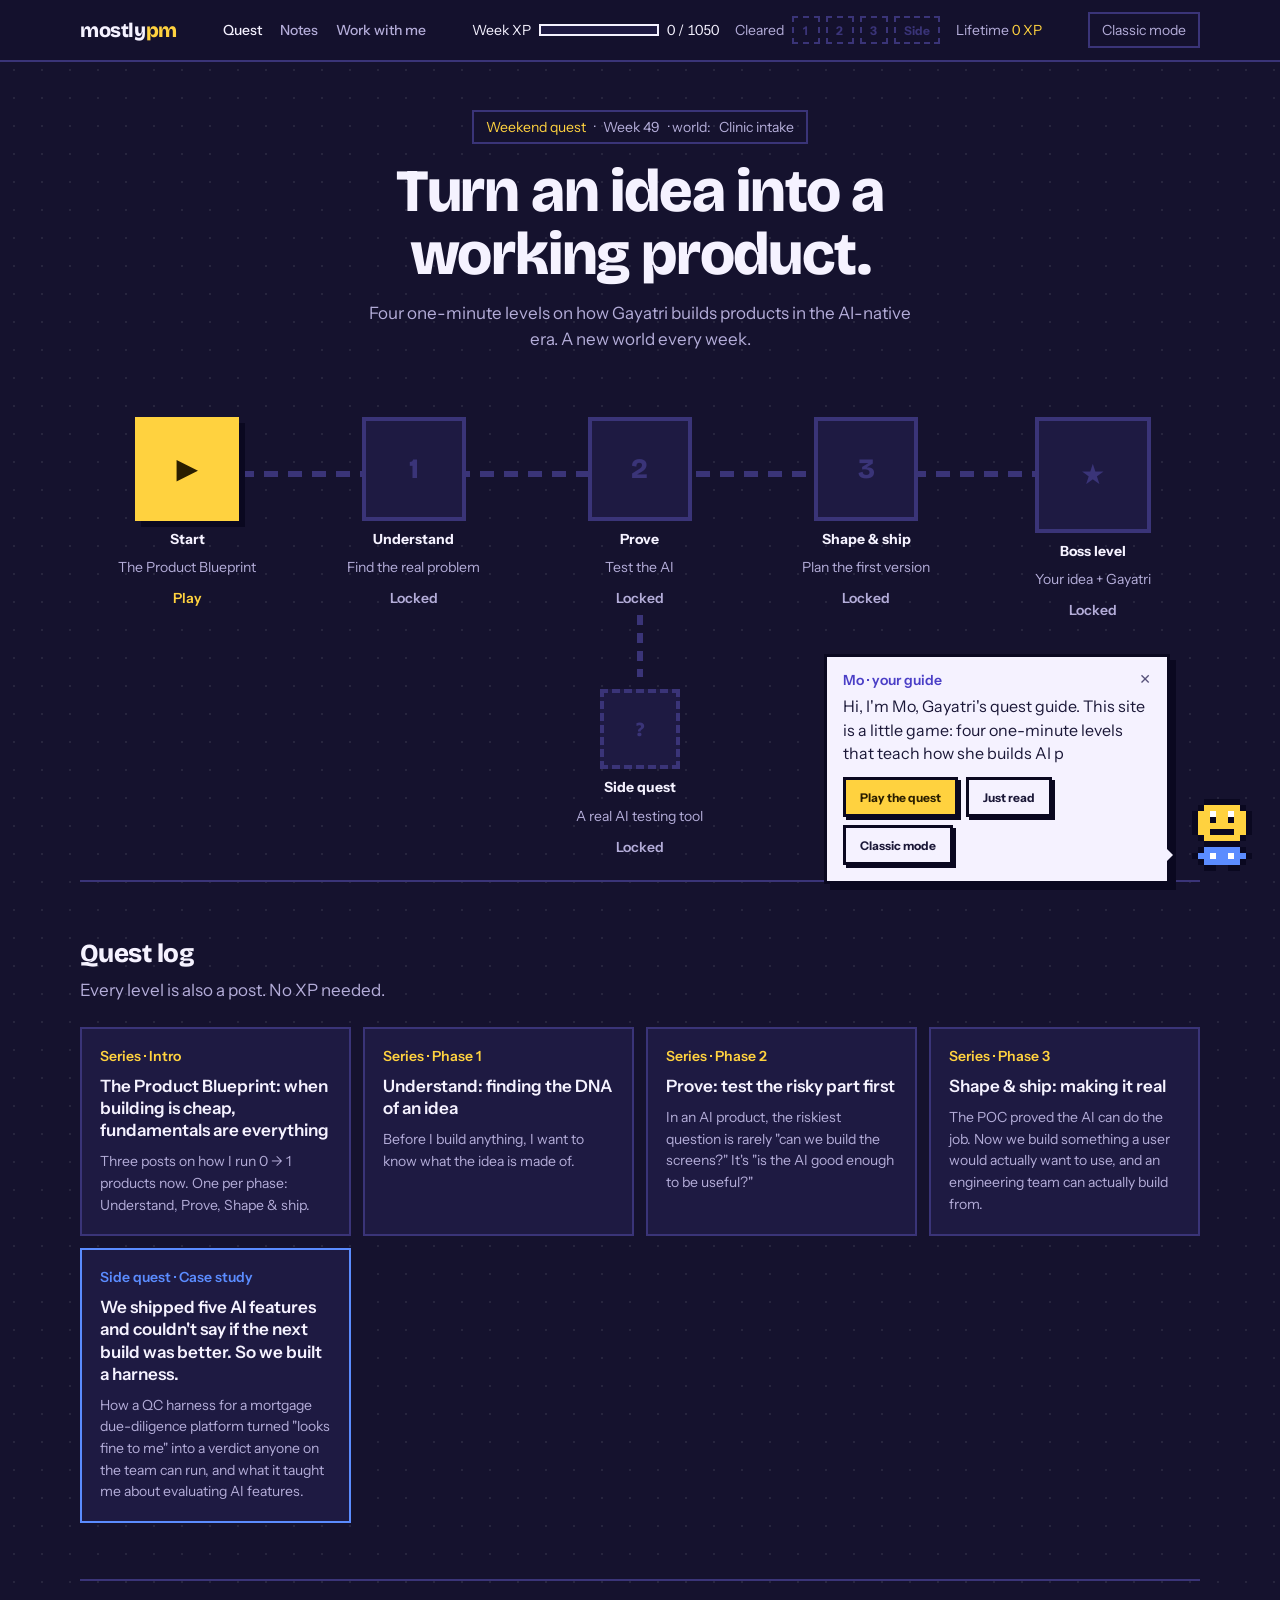
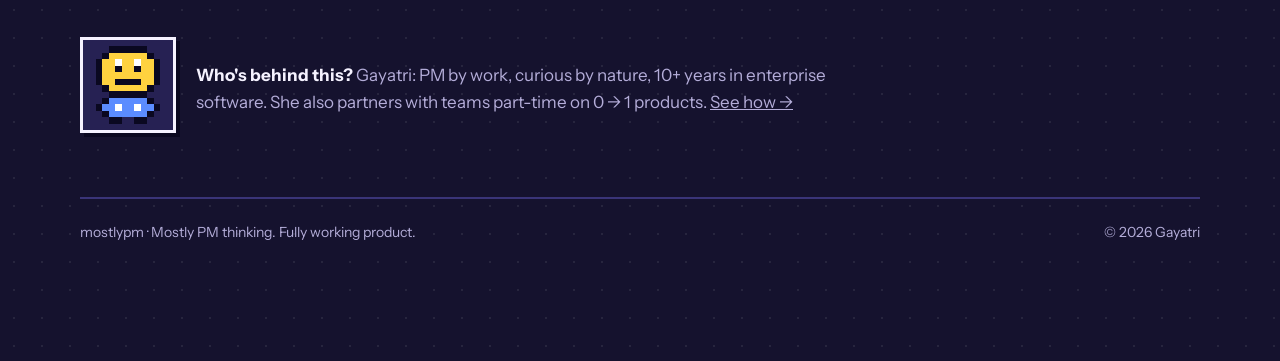
==== index.html @ ad05ebc0 "Launch mostlypm Product Quest site Learning-first site for mostlypm.com, played as a game: - Quest h" ====
<!doctype html>
<html lang="en">
<head>
<meta charset="utf-8">
<meta name="viewport" content="width=device-width, initial-scale=1, viewport-fit=cover">
<title>mostlypm — a product quest by Gayatri</title>
<meta name="description" content="Notes and one-minute games on building products in the AI-native era, by Gayatri, a PM partner for 0 → 1 products. A new quest every week.">
<link rel="canonical" href="https://mostlypm.com/">
<meta property="og:title" content="mostlypm — a product quest">
<meta property="og:description" content="Four one-minute levels that teach how to turn an idea into a working AI product. A new world every week.">
<meta property="og:url" content="https://mostlypm.com/">
<meta property="og:type" content="website">
<link rel="icon" href="/assets/favicon.svg" type="image/svg+xml">
<script>(function(){var d=new Date(),t=d.getFullYear()+'-'+(d.getMonth()+1)+'-'+d.getDate(),c=d.getDay()===1;try{var s=JSON.parse(localStorage.getItem('mpm-quest-v2')||'null');if(s&&s.modeDay===t)c=!!s.classic}catch(e){}if(c)document.documentElement.classList.add('classic')})()</script>
<link rel="preconnect" href="https://fonts.googleapis.com">
<link rel="preconnect" href="https://fonts.gstatic.com" crossorigin>
<link href="https://fonts.googleapis.com/css2?family=Bricolage+Grotesque:opsz,wght@12..96,600..800&family=Instrument+Sans:wght@400;500;600;700&family=JetBrains+Mono:wght@400;500&display=swap" rel="stylesheet">
<link rel="stylesheet" href="/assets/game.css?v=1018d">
</head>
<body>
<a class="skip-link" href="#log">Skip to the notes</a>

<header class="hud">
  <div class="g"><div class="in hud-in">
    <a class="logo" href="/">mostly<span>pm</span></a>
    <nav class="hud-nav" aria-label="Main"><a href="/" data-quest-link aria-current="page">Quest</a><a href="/notes/">Notes</a><a href="/work/">Work with me</a></nav>
    <div class="stats game-only">
      <div class="xp" aria-live="polite"><span>Week XP</span><span class="xpbar" aria-hidden="true"><i id="xpfill"></i></span><span id="xptext">0 / 1050</span></div>
      <div class="badges" aria-label="Levels cleared this week"><span class="badges-k">Cleared</span><span class="badge" id="b-u" title="Level 1: Understand">1</span><span class="badge" id="b-p" title="Level 2: Prove">2</span><span class="badge" id="b-s" title="Level 3: Shape and ship">3</span><span class="badge wide" id="b-d" title="Side quest">Side</span></div>
      <span class="streak" id="streak"></span>
    </div>
    <button class="mode-btn" type="button" data-mode-toggle>Classic mode</button>
  </div></div>
</header>

<main class="g"><div class="in">

  <section class="classic-only classic-intro">
    <p class="day-note" data-mood-note hidden>It's Focus Monday, so the quest is resting. <button class="mode-btn" type="button" data-mode-toggle>Game mode</button></p>
    <h1>Notes from a PM in the AI-native era.</h1>
    <p>I'm Gayatri, a product manager with 10+ years in enterprise software. I write about AI, product fundamentals, and turning ideas into working products.</p>
    <div class="row"><a href="#log">Read the notes ↓</a><a href="/work/">Work with me →</a></div>
  </section>

  <section class="title game-only">
    <span class="week-pill"><b data-mood>Today</b> · <span id="week-label">This week</span> · world: <span id="world-name">loading</span></span>
    <h1>Turn an idea into a working product.</h1>
    <p class="lead">Four one-minute levels on how Gayatri builds products in the AI-native era. A new world every week.</p>
  </section>

  <section class="map game-only" aria-label="Level map">
    <div class="track" aria-hidden="true"></div>
    <div class="spur" aria-hidden="true"></div>
    <div class="levels" id="levels">
      <button class="lvl" data-l="0"><span class="node">▶</span><span class="nm">Start</span><span class="sub">The Product Blueprint</span><span class="st"></span></button>
      <button class="lvl" data-l="1"><span class="node">1</span><span class="nm">Understand</span><span class="sub">Find the real problem</span><span class="st"></span></button>
      <button class="lvl" data-l="2"><span class="node">2</span><span class="nm">Prove</span><span class="sub">Test the AI</span><span class="st"></span></button>
      <button class="lvl" data-l="3"><span class="node">3</span><span class="nm">Shape &amp; ship</span><span class="sub">Plan the first version</span><span class="st"></span></button>
      <button class="lvl boss" data-l="boss"><span class="node">★</span><span class="nm">Boss level</span><span class="sub">Your idea + Gayatri</span><span class="st"></span></button>
      <button class="lvl side" data-l="side"><span class="node">?</span><span class="nm">Side quest</span><span class="sub">A real AI testing tool</span><span class="st"></span></button>
    </div>
  </section>

  <section class="sec" id="log">
    <h2><span class="game-only" style="display:inline">Quest log</span><span class="classic-only" style="display:inline">Notes</span></h2>
    <p class="lead">Every level is also a post. No XP needed.</p>
    <div class="log">
<!-- POSTS -->
      <a class="post" href="/notes/when-building-is-cheap/"><span class="k">Series · Intro</span><span class="t">The Product Blueprint: when building is cheap, fundamentals are everything</span><span class="s">Three posts on how I run 0 → 1 products now. One per phase: Understand, Prove, Shape &amp; ship.</span></a>
      <a class="post" href="/notes/understand/"><span class="k">Series · Phase 1</span><span class="t">Understand: finding the DNA of an idea</span><span class="s">Before I build anything, I want to know what the idea is made of.</span></a>
      <a class="post" href="/notes/prove/"><span class="k">Series · Phase 2</span><span class="t">Prove: test the risky part first</span><span class="s">In an AI product, the riskiest question is rarely &quot;can we build the screens?&quot; It&#x27;s &quot;is the AI good enough to be useful?&quot;</span></a>
      <a class="post" href="/notes/shape-and-ship/"><span class="k">Series · Phase 3</span><span class="t">Shape &amp; ship: making it real</span><span class="s">The POC proved the AI can do the job. Now we build something a user would actually want to use, and an engineering team can actually build from.</span></a>
      <a class="post case" href="/notes/ai-feature-eval-harness/"><span class="k">Side quest · Case study</span><span class="t">We shipped five AI features and couldn&#x27;t say if the next build was better. So we built a harness.</span><span class="s">How a QC harness for a mortgage due-diligence platform turned &quot;looks fine to me&quot; into a verdict anyone on the team can run, and what it taught me about evaluating AI features.</span></a>
    </div>
  </section>

  <section class="sec">
    <div class="who-card">
      <span data-mo></span>
      <p><b>Who's behind this?</b> Gayatri: PM by work, curious by nature, 10+ years in enterprise software. She also partners with teams part-time on 0 → 1 products. <a href="/work/">See how →</a></p>
    </div>
  </section>

  <footer class="foot"><span>mostlypm · Mostly PM thinking. Fully working product.</span><span>© 2026 Gayatri</span></footer>
</div></main>

<div class="guide game-only" id="guide" hidden role="dialog" aria-live="polite" aria-label="Mo, your guide">
  <div class="bubble">
    <div class="who">Mo · your guide</div>
    <p class="say" id="guide-say"></p>
    <div class="choices" id="guide-choices"></div>
    <button class="hide" id="guide-hide" type="button" aria-label="Hide Mo">✕</button>
  </div>
  <span data-mo="mo"></span>
</div>
<button class="mo-btn game-only" id="mo-btn" type="button" hidden aria-label="Ask Mo, your guide"><span data-mo></span></button>

<div class="overlay" id="overlay" hidden>
  <div class="panel" id="panel" role="dialog" aria-modal="true" aria-labelledby="ptitle" tabindex="-1">
    <div class="ph"><div><div class="k" id="pkick"></div><h2 id="ptitle"></h2></div><button class="x" id="close" type="button" aria-label="Close level">✕</button></div>
    <div class="pb" id="pbody"></div>
  </div>
</div>

<script src="/assets/quests.js?v=1018d"></script>
<script src="/assets/game.js?v=1018d"></script>
</body>
</html>
---- assets/game.css ----
/* mostlypm — Product Quest. Night sky, coin yellow, pixel display type, plain readable body. */
:root {
  --night: #15122E;
  --night-2: #1E1A42;
  --panel: #262153;
  --edge: #3A3478;
  --ink: #F5F2FF;
  --mut: #B4ADD9;
  --coin: #FFD23F;
  --coin-ink: #2A1E00;
  --sky: #5B8CFF;
  --win: #3DDC97;
  --lose: #FF6B86;
  --shadow: #0A0820;
  --paper: #FBFAFF;
  --paper-ink: #1B1838;
  --paper-mut: #57527A;
  --paper-line: #E2DFF2;
  --paper-accent: #4B3FC7;
  --pixel: 'Bricolage Grotesque', 'Instrument Sans', system-ui, sans-serif;
  --body: 'Instrument Sans', system-ui, -apple-system, 'Segoe UI', sans-serif;
  --mono: 'JetBrains Mono', ui-monospace, Menlo, monospace;
  color-scheme: dark;
}
* { box-sizing: border-box; }
html { scroll-behavior: smooth; }
body {
  margin: 0; min-height: 100vh;
  background-color: var(--night);
  background-image: radial-gradient(rgba(255,255,255,.08) 1px, transparent 1.5px);
  background-size: 28px 28px;
  color: var(--ink); font-family: var(--body); font-size: 17px; line-height: 1.55;
  -webkit-font-smoothing: antialiased;
}
a { color: inherit; }
button { font: inherit; color: inherit; }
:focus-visible { outline: 3px solid var(--coin); outline-offset: 3px; }
.g { padding-left: max(16px, env(safe-area-inset-left, 0px)); padding-right: max(16px, env(safe-area-inset-right, 0px)); }
.in { max-width: 1120px; margin: 0 auto; }
.px { font-family: var(--body); }
.skip-link { position: absolute; left: -9999px; }
.skip-link:focus { left: 16px; top: 16px; z-index: 99; background: var(--coin); color: var(--coin-ink); padding: 8px 12px; }

/* HUD */
.hud { position: sticky; top: 0; z-index: 30; background: rgba(21, 18, 46, .94); backdrop-filter: blur(6px); border-bottom: 2px solid var(--edge); }
.hud-in { display: flex; flex-wrap: wrap; align-items: center; justify-content: space-between; gap: 10px 20px; padding-block: 12px; }
.logo { font: 700 20px/1 var(--pixel); text-decoration: none; }
.logo span { color: var(--coin); }
.hud-nav { display: flex; flex-wrap: wrap; align-items: center; gap: 8px 18px; font: 400 12px var(--body); }
.hud-nav a { text-decoration: none; color: var(--mut); }
.hud-nav a:hover, .hud-nav a[aria-current="page"] { color: var(--ink); }
.stats { display: flex; flex-wrap: wrap; align-items: center; gap: 10px 16px; }
.xp { display: flex; align-items: center; gap: 8px; font: 400 12px/1 var(--body); }
.xpbar { width: 120px; height: 12px; border: 2px solid var(--ink); position: relative; background: var(--night-2); }
.xpbar i { position: absolute; inset: 0 auto 0 0; width: 0; background: var(--coin); transition: width .5s steps(8); }
.badges { display: flex; gap: 6px; }
.badge { width: 28px; height: 28px; display: grid; place-items: center; border: 2px dashed var(--edge); font: 11px var(--body); color: var(--edge); }
.badge.got { border: 2px solid var(--coin); color: var(--coin-ink); background: var(--coin); }
.streak { font: 400 12px var(--body); color: var(--mut); }
.streak b { color: var(--coin); font-weight: 400; }

/* Buttons */
.btn { display: inline-flex; align-items: center; justify-content: center; gap: 8px; min-height: 48px; padding: 0 20px; border: 3px solid var(--ink); background: var(--coin); color: var(--coin-ink); font: 700 14px var(--body); text-decoration: none; cursor: pointer; box-shadow: 4px 4px 0 var(--shadow); }
.btn:hover { transform: translate(-1px, -1px); box-shadow: 5px 5px 0 var(--shadow); }
.btn:active { transform: translate(2px, 2px); box-shadow: 1px 1px 0 var(--shadow); }
.btn:disabled { opacity: .45; cursor: not-allowed; transform: none; }
.btn.ghost { background: transparent; color: var(--ink); }
.btn.sm { min-height: 40px; padding: 0 14px; font-size: 12px; }

/* Title */
.title { padding-block: 48px 8px; text-align: center; }
.week-pill { display: inline-flex; align-items: center; gap: 8px; padding: 6px 12px; border: 2px solid var(--edge); font: 400 12px var(--body); color: var(--mut); }
.week-pill b { color: var(--coin); font-weight: 400; }
.title h1 { margin: 16px auto 0; max-width: 860px; font: 700 clamp(30px, 5.4vw, 60px)/1.05 var(--pixel); letter-spacing: -.01em; text-wrap: balance; }
.title .lead { margin: 14px auto 0; max-width: 560px; color: var(--mut); }
.title .world { margin-top: 10px; font: 400 13px var(--body); color: var(--sky); }

/* Map */
.map { position: relative; margin: 28px auto 0; padding: 28px 0 24px; }
.levels { position: relative; display: grid; grid-template-columns: repeat(5, minmax(0, 1fr)); grid-template-rows: auto auto; gap: 18px 12px; }
.track { position: absolute; left: 10%; right: 10%; top: 82px; height: 6px; background: repeating-linear-gradient(90deg, var(--edge) 0 14px, transparent 14px 24px); }
.spur { position: absolute; left: 50%; top: 226px; width: 6px; height: 62px; margin-left: -3px; background: repeating-linear-gradient(180deg, var(--edge) 0 10px, transparent 10px 18px); }
.lvl { display: grid; justify-items: center; align-content: start; gap: 10px; text-align: center; background: none; border: 0; padding: 0; cursor: pointer; }
.lvl:disabled { cursor: not-allowed; }
.node { width: 104px; height: 104px; display: grid; place-items: center; border: 4px solid var(--ink); background: var(--panel); box-shadow: 6px 6px 0 var(--shadow); font: 700 28px var(--pixel); transition: transform .15s; }
.lvl:not(:disabled):hover .node { transform: translateY(-4px); }
.lvl.done .node { background: var(--win); color: #062317; border-color: var(--win); }
.lvl.next .node { background: var(--coin); color: var(--coin-ink); border-color: var(--coin); animation: bob 1.2s ease-in-out infinite; }
.lvl.side .node { width: 80px; height: 80px; font-size: 20px; border-style: dashed; }
.lvl.side.next .node, .lvl.side.done .node { border-style: solid; }
.lvl.boss .node { width: 116px; height: 116px; border-color: var(--lose); }
.lvl.locked .node { background: var(--night-2); color: var(--edge); border-color: var(--edge); box-shadow: none; animation: none; }
@keyframes bob { 50% { transform: translateY(-6px); } }
.lvl .nm { font: 700 14px/1.2 var(--body); }
.lvl .sub { font-size: 14px; color: var(--mut); max-width: 170px; }
.lvl .st { font: 400 11px var(--body); color: var(--mut); }
.lvl.done .st { color: var(--win); }
.lvl.next .st { color: var(--coin); }
.lvl.side { grid-column: 3; grid-row: 2; padding-top: 52px; }

/* Guide (Mo) */
.guide { position: fixed; z-index: 35; right: max(16px, env(safe-area-inset-right, 0px)); bottom: max(16px, env(safe-area-inset-bottom, 0px)); display: flex; align-items: flex-end; gap: 10px; max-width: min(440px, calc(100vw - 32px)); }
.guide[hidden] { display: none !important; }
.mo { flex: 0 0 auto; width: 84px; height: 84px; image-rendering: pixelated; animation: idle 2.4s steps(2) infinite; }
@keyframes idle { 50% { transform: translateY(-3px); } }
.bubble { position: relative; background: var(--ink); color: var(--paper-ink); border: 3px solid var(--shadow); box-shadow: 6px 6px 0 var(--shadow); padding: 14px 16px 16px; min-width: 0; }
.bubble::after { content: ""; position: absolute; right: -14px; bottom: 18px; border: 8px solid transparent; border-left-color: var(--ink); }
.bubble .who { font: 700 12px var(--body); color: var(--paper-accent); }
.bubble .say { margin: 6px 0 0; font-size: 16px; line-height: 1.45; min-height: 3em; }
.bubble .choices { display: flex; flex-wrap: wrap; gap: 8px; margin-top: 12px; }
.bubble .choices .btn { box-shadow: 3px 3px 0 var(--shadow); border-color: var(--shadow); }
.bubble .choices .btn.ghost { color: var(--paper-ink); }
.bubble .hide { position: absolute; top: 4px; right: 4px; width: 36px; height: 36px; border: 0; background: none; cursor: pointer; font: 700 14px var(--body); color: var(--paper-mut); }
.mo-btn { position: fixed; z-index: 34; right: max(16px, env(safe-area-inset-right, 0px)); bottom: max(16px, env(safe-area-inset-bottom, 0px)); width: 64px; height: 64px; padding: 0; border: 3px solid var(--ink); background: var(--panel); box-shadow: 4px 4px 0 var(--shadow); cursor: pointer; }
.mo-btn svg { width: 100%; height: 100%; }
.mo-btn[hidden] { display: none !important; }

/* Game panel */
.overlay { position: fixed; inset: 0; z-index: 50; background: rgba(8, 6, 24, .8); display: grid; place-items: center; padding: max(16px, env(safe-area-inset-top, 0px)) max(16px, env(safe-area-inset-right, 0px)) max(16px, env(safe-area-inset-bottom, 0px)) max(16px, env(safe-area-inset-left, 0px)); }
.overlay[hidden] { display: none !important; }
.panel { width: min(760px, 100%); max-height: 100%; overflow: auto; background: var(--panel); border: 4px solid var(--ink); box-shadow: 10px 10px 0 var(--shadow); }
.ph { position: sticky; top: 0; z-index: 2; display: flex; justify-content: space-between; align-items: center; gap: 12px; padding: 14px 18px; border-bottom: 2px solid var(--edge); background: var(--night-2); }
.ph .k { font: 400 12px var(--body); color: var(--coin); }
.ph h2 { margin: 4px 0 0; font: 700 22px/1.1 var(--pixel); }
.x { min-width: 44px; min-height: 44px; border: 2px solid var(--edge); background: none; cursor: pointer; font: 700 16px var(--body); }
.pb { padding: 20px 18px 24px; }
.step-label { font: 400 12px var(--body); color: var(--sky); margin: 0 0 8px; }
.brief { margin: 0 0 16px; color: var(--mut); }
.card { border: 2px solid var(--edge); background: var(--night-2); padding: 14px 16px; margin-bottom: 12px; }
.card .lab { font: 400 11px var(--body); color: var(--mut); }
.card .said { margin-top: 4px; font-size: 16px; }
.card .ai { margin-top: 10px; padding-top: 10px; border-top: 1px dashed var(--edge); font: 14px/1.5 var(--mono); }
.opts { display: grid; gap: 10px; }
.opt { text-align: left; padding: 14px 16px; min-height: 48px; border: 2px solid var(--edge); background: var(--night-2); cursor: pointer; font-size: 16px; }
.opt:hover:not(:disabled) { border-color: var(--ink); }
.opt.right { border-color: var(--win); background: rgba(61, 220, 151, .14); }
.opt.wrong { border-color: var(--lose); background: rgba(255, 107, 134, .12); }
.opt.pick { border-color: var(--coin); background: rgba(255, 210, 63, .14); }
.desk { display: grid; grid-template-columns: repeat(3, minmax(0, 1fr)); gap: 10px; }
.thing { display: grid; gap: 6px; justify-items: center; align-content: center; text-align: center; min-height: 84px; font-size: 15px !important; padding: 12px 8px; border: 2px solid var(--edge); background: var(--night-2); cursor: pointer; font-size: 14px; }
.thing .ic { font: 700 26px var(--body); color: var(--sky); }
.thing.right { border-color: var(--win); background: rgba(61, 220, 151, .14); }
.thing.wrong { border-color: var(--lose); background: rgba(255, 107, 134, .12); }
.found { font: 400 13px var(--body); color: var(--mut); margin: 12px 0 0; }
.found b { color: var(--coin); font-weight: 400; }
.pf { display: flex; gap: 8px; margin-top: 10px; }
.pf button { flex: 1; min-height: 44px; border: 2px solid var(--edge); background: transparent; cursor: pointer; font: 700 13px var(--body); }
.pf button.pass.sel { background: var(--win); color: #062317; border-color: var(--win); }
.pf button.fail.sel { background: var(--lose); color: #2B0610; border-color: var(--lose); }
.verdict { margin-top: 8px; font-size: 14px; }
.verdict.ok { color: var(--win); }
.verdict.no { color: var(--lose); }
.fb { margin-top: 16px; padding: 14px 16px; border: 2px solid var(--coin); background: rgba(255, 210, 63, .08); }
.fb .big { font: 700 18px var(--body); color: var(--coin); }
.fb p { margin: 6px 0 0; }
.row { display: flex; flex-wrap: wrap; gap: 10px; margin-top: 16px; align-items: center; }
.slots { font: 400 13px var(--body); color: var(--mut); margin-bottom: 10px; }
.slots b { color: var(--coin); font-weight: 400; }
.buildbar { height: 18px; border: 2px solid var(--ink); margin-top: 14px; position: relative; overflow: hidden; }
.buildbar i { position: absolute; inset: 0 auto 0 0; width: 0; background: repeating-linear-gradient(90deg, var(--coin) 0 10px, #E6B800 10px 20px); transition: width 1.2s steps(12); }
.pop { position: fixed; z-index: 70; pointer-events: none; font: 700 20px var(--body); color: var(--coin); text-shadow: 2px 2px 0 var(--shadow); animation: rise 1s ease-out forwards; }
@keyframes rise { to { transform: translateY(-60px); opacity: 0; } }

/* Sections on the hub */
.sec { padding-block: 56px; border-top: 2px solid var(--edge); }
.sec h2 { margin: 0; font: 700 26px var(--pixel); }
.sec .lead { color: var(--mut); margin: 8px 0 24px; max-width: 640px; }
.log { display: grid; grid-template-columns: repeat(auto-fit, minmax(250px, 1fr)); gap: 12px; }
.post { display: flex; flex-direction: column; gap: 10px; padding: 18px; border: 2px solid var(--edge); background: var(--night-2); text-decoration: none; min-width: 0; }
.post:hover { border-color: var(--ink); }
.post .k { font: 400 11px var(--body); color: var(--coin); }
.post .t { font-weight: 600; font-size: 17px; line-height: 1.3; }
.post .s { font-size: 14px; color: var(--mut); }
.post.case { border-color: var(--sky); }
.post.case .k { color: var(--sky); }
.who-card { display: grid; grid-template-columns: 96px 1fr; gap: 20px; align-items: center; max-width: 760px; }
.who-card svg { width: 96px; height: 96px; border: 3px solid var(--ink); background: var(--panel); box-shadow: 4px 4px 0 var(--shadow); }
.who-card p { margin: 0; color: var(--mut); }
.who-card b { color: var(--ink); }
.foot { padding-block: 24px 120px; border-top: 2px solid var(--edge); display: flex; flex-wrap: wrap; justify-content: space-between; gap: 8px; font: 400 12px var(--body); color: var(--mut); }

/* Work with me (boss) */
.boss-hero { padding-block: 48px 16px; display: grid; grid-template-columns: repeat(auto-fit, minmax(300px, 1fr)); gap: 32px; align-items: center; }
.boss-hero > * { min-width: 0; }
.boss-hero h1 { margin: 12px 0 0; font: 700 clamp(30px, 5vw, 56px)/1.05 var(--body); }
.boss-hero p { color: var(--mut); max-width: 520px; }
.loadout { display: grid; grid-template-columns: repeat(auto-fit, minmax(240px, 1fr)); gap: 14px; margin-top: 24px; }
.kit { display: flex; flex-direction: column; gap: 10px; text-align: left; padding: 18px; border: 3px solid var(--edge); background: var(--night-2); cursor: pointer; min-width: 0; }
.kit:hover { border-color: var(--ink); }
.kit[aria-pressed="true"] { border-color: var(--coin); box-shadow: 6px 6px 0 var(--shadow); background: var(--panel); }
.kit .tier { font: 400 11px var(--body); color: var(--sky); }
.kit .nm { font: 700 18px/1.2 var(--body); }
.kit .price { font: 700 24px var(--body); color: var(--coin); font-variant-numeric: tabular-nums; letter-spacing: -.01em; }
.kit ul { margin: 0; padding-left: 18px; color: var(--mut); font-size: 15px; display: grid; gap: 4px; }
.kit .dur { font: 400 12px var(--body); color: var(--mut); }
.callbar { margin-top: 24px; display: flex; flex-wrap: wrap; align-items: center; gap: 12px 20px; padding: 18px; border: 3px solid var(--coin); background: rgba(255, 210, 63, .06); }
.callbar .sel { font: 400 13px var(--body); color: var(--mut); }
.callbar .sel b { color: var(--coin); font-weight: 400; }
.contact-line { font: 14px var(--body); color: var(--mut); }

/* Reading pages */
.read-wrap { max-width: 800px; margin: 0 auto; padding-block: 40px 64px; }
.crumb { font: 400 12px var(--body); color: var(--mut); text-decoration: none; }
.crumb:hover { color: var(--ink); }
.read-head { margin-top: 20px; }
.read-head .k { font: 400 12px var(--body); color: var(--coin); }
.read-head h1 { margin: 12px 0 0; font: 700 clamp(26px, 4vw, 40px)/1.15 var(--body); text-wrap: balance; }
.read-head .dek { margin: 14px 0 0; font-size: 19px; color: var(--mut); }
.read-head .meta { display: flex; flex-wrap: wrap; gap: 8px 16px; align-items: center; margin-top: 18px; font: 400 12px var(--body); color: var(--mut); }
.paper { margin-top: 28px; background: var(--paper); color: var(--paper-ink); border: 4px solid var(--ink); box-shadow: 10px 10px 0 var(--shadow); padding: clamp(20px, 4vw, 48px); }
.paper p, .paper li { font-size: 18px; line-height: 1.7; }
.paper p { margin: 0 0 20px; }
.paper h2 { margin: 40px 0 14px; font: 700 22px/1.25 var(--body); color: var(--paper-ink); }
.paper h3 { margin: 28px 0 8px; font: 600 20px/1.3 var(--body); }
.paper a { color: var(--paper-accent); }
.paper ul, .paper ol { margin: 0 0 20px; padding-left: 24px; }
.paper li { margin-bottom: 8px; }
.paper hr { border: 0; border-top: 2px dashed var(--paper-line); margin: 32px 0; }
.paper em { color: var(--paper-mut); }
.paper strong { color: var(--paper-ink); }
.paper img { display: block; max-width: 100%; height: auto; border: 2px solid var(--paper-line); border-radius: 6px; margin: 8px 0 4px; }
.paper p:has(> img) + p em { font-size: 15px; }
.paper .tbl { overflow-x: auto; margin: 0 0 20px; }
.paper table { width: 100%; border-collapse: collapse; font-size: 16px; }
.paper th, .paper td { text-align: left; padding: 10px 12px; border-bottom: 1px solid var(--paper-line); vertical-align: top; }
.paper th { font: 700 12px var(--body); color: var(--paper-mut); }
.paper figure { margin: 28px 0; }
.paper figure img { border: 2px solid var(--paper-line); background: #fff; padding: 12px; }
.paper figcaption { margin-top: 8px; font-size: 15px; color: var(--paper-mut); }
.play-banner { display: flex; flex-wrap: wrap; align-items: center; justify-content: space-between; gap: 12px; margin-top: 24px; padding: 14px 16px; border: 2px dashed var(--coin); }
.play-banner span { font: 400 13px var(--body); color: var(--mut); }
.series { margin-top: 32px; padding: 18px; border: 2px solid var(--edge); background: var(--night-2); }
.series .k { font: 400 12px var(--body); color: var(--coin); }
.series ol { margin: 10px 0 0; padding-left: 20px; }
.series li { margin-bottom: 6px; }
.series .here { font-weight: 600; color: var(--coin); }
.next-link { display: inline-block; margin-top: 20px; font: 400 13px var(--body); color: var(--coin); }

@media (max-width: 820px) {
  .track { left: 50%; right: auto; top: 40px; bottom: 40px; width: 6px; height: auto; margin-left: -3px; background: repeating-linear-gradient(180deg, var(--edge) 0 14px, transparent 14px 24px); }
  .spur { display: none; }
  .levels { grid-template-columns: 1fr; grid-template-rows: none; gap: 28px; }
  .lvl.side { grid-column: auto; grid-row: auto; padding-top: 0; }
  .node { width: 88px; height: 88px; }
  .lvl.boss .node { width: 96px; height: 96px; }
  .desk { grid-template-columns: repeat(2, minmax(0, 1fr)); }
  .guide { left: max(16px, env(safe-area-inset-left, 0px)); max-width: none; }
  .mo { width: 64px; height: 64px; }
  .xpbar { width: 80px; }
}
@media (prefers-reduced-motion: reduce) {
  html { scroll-behavior: auto; }
  .lvl.next .node, .mo { animation: none; }
  .pop { display: none; }
  .xpbar i, .buildbar i { transition: none; }
  .btn:hover { transform: none; }
}

/* ---------- Mode visibility ---------- */
.classic-only { display: none !important; }
html.classic .classic-only { display: block !important; }
html.classic .game-only { display: none !important; }
.mode-btn { min-height: 36px; padding: 0 12px; border: 2px solid var(--edge); background: transparent; cursor: pointer; font: 400 11px var(--body); color: var(--mut); }
.mode-btn:hover { color: var(--ink); border-color: var(--ink); }

/* ---------- Classic mode: calm, light, text-first ---------- */
html.classic {
  --c-bg: #F7F6F2; --c-ink: #1B1838; --c-mut: #5C5874; --c-line: #E4E1EC; --c-accent: #4B3FC7; --c-surface: #FFFFFF;
  color-scheme: light;
}
html.classic body { background: var(--c-bg); background-image: none; color: var(--c-ink); }
html.classic .hud { background: rgba(247, 246, 242, .94); border-bottom: 1px solid var(--c-line); }
html.classic .logo { font: 600 19px/1 var(--body); letter-spacing: -.01em; }
html.classic .logo span { color: var(--c-accent); }
html.classic .hud-nav { font: 500 14px var(--body); }
html.classic .hud-nav a { color: var(--c-mut); }
html.classic .hud-nav a:hover, html.classic .hud-nav a[aria-current="page"] { color: var(--c-ink); }
html.classic .mode-btn { font: 500 13px var(--body); color: var(--c-accent); border-color: var(--c-line); border-radius: 999px; }
html.classic .sec { border-top: 1px solid var(--c-line); }
html.classic .sec h2, html.classic .read-head h1 { font-family: var(--body); font-weight: 600; letter-spacing: -.02em; }
html.classic .sec .lead, html.classic .who-card p, html.classic .read-head .dek { color: var(--c-mut); }
html.classic .post { background: var(--c-surface); border: 1px solid var(--c-line); border-radius: 12px; }
html.classic .post:hover { border-color: var(--c-accent); }
html.classic .post .k, html.classic .read-head .k, html.classic .series .k { font: 600 12px var(--body); letter-spacing: .04em; text-transform: uppercase; color: var(--c-accent); }
html.classic .post .s { color: var(--c-mut); }
html.classic .who-card b { color: var(--c-ink); }
html.classic .who-card svg { border: 1px solid var(--c-line); box-shadow: none; background: #fff; border-radius: 50%; }
html.classic .btn { font: 600 15px var(--body); border: 0; border-radius: 999px; background: var(--c-ink); color: #fff; box-shadow: none; }
html.classic .btn:hover { background: var(--c-accent); transform: none; box-shadow: none; }
html.classic .btn.ghost { background: transparent; color: var(--c-ink); border: 1px solid var(--c-line); }
html.classic .foot { border-top: 1px solid var(--c-line); font: 400 13px var(--body); color: var(--c-mut); padding-bottom: 32px; }
html.classic .crumb, html.classic .read-head .meta { font: 500 13px var(--body); color: var(--c-mut); }
html.classic .paper { border: 0; box-shadow: none; background: transparent; padding: 0; }
html.classic .paper h2 { font: 600 26px/1.25 var(--body); letter-spacing: -.01em; }
html.classic .paper th { font: 600 13px var(--body); }
html.classic .series { background: var(--c-surface); border: 1px solid var(--c-line); border-radius: 12px; }
html.classic .series .here { color: var(--c-accent); }
html.classic .next-link { font: 600 15px var(--body); color: var(--c-accent); }
html.classic .boss-hero h1, html.classic .kit .nm, html.classic .kit .price { font-family: var(--body); font-weight: 600; letter-spacing: -.02em; }
html.classic .boss-hero p, html.classic .kit ul, html.classic .kit .dur, html.classic .contact-line, html.classic .callbar .sel { color: var(--c-mut); font-family: var(--body); }
html.classic .kit { background: var(--c-surface); border: 1px solid var(--c-line); border-radius: 12px; }
html.classic .kit[aria-pressed="true"] { border: 2px solid var(--c-accent); box-shadow: none; background: var(--c-surface); }
html.classic .kit .tier { font: 600 12px var(--body); color: var(--c-accent); }
html.classic .kit .price { color: var(--c-ink); }
html.classic .callbar { border: 1px solid var(--c-line); background: var(--c-surface); border-radius: 12px; }
html.classic .callbar .sel b { color: var(--c-ink); }
html.classic .classic-intro { padding-block: 64px 32px; max-width: 760px; }
html.classic .classic-intro h1 { margin: 0; font: 600 clamp(32px, 5vw, 52px)/1.08 var(--body); letter-spacing: -.03em; text-wrap: balance; }
html.classic .classic-intro p { margin: 18px 0 0; font-size: 19px; color: var(--c-mut); max-width: 600px; }
html.classic .classic-intro .row a { font-weight: 600; color: var(--c-accent); }
html.classic .day-note { display: flex; flex-wrap: wrap; align-items: center; gap: 8px 12px; margin: 0 0 20px; font-size: 15px; color: var(--c-mut); }
html.classic .day-note[hidden] { display: none; }

/* Eval Arena: golden set explainer + expected vs actual */
.explain { margin: 0 0 14px; padding: 12px 14px; border-left: 4px solid var(--coin); background: rgba(255, 210, 63, .07); font-size: 15px; color: var(--ink); }
.explain b { color: var(--coin); font-weight: 600; }
.cmp { margin-top: 10px; display: grid; gap: 6px; }
.cmp-row { display: grid; grid-template-columns: 116px 1fr; gap: 12px; align-items: baseline; padding: 8px 10px; border: 1px dashed var(--edge); }
.cmp-row > * { min-width: 0; }
.cmp-k { font: 400 11px var(--body); color: var(--mut); }
.cmp-v { font: 14px/1.5 var(--mono); }
.cmp-row.exp { border-color: rgba(61, 220, 151, .55); }
.cmp-row.exp .cmp-k { color: var(--win); }
@media (max-width: 520px) { .cmp-row { grid-template-columns: 1fr; gap: 2px; } }
.scene { margin: 0 0 16px; padding: 10px 14px; border: 2px solid var(--edge); background: var(--night); font-size: 15px; color: var(--ink); }
.scene b { color: var(--sky); font-weight: 600; }

/* Numbers, prices and buttons never use the pixel font: its digits are ambiguous. */
.xp, #xptext, .streak, .found, .slots { font-variant-numeric: tabular-nums; }
.badges { align-items: center; }
.badges-k { font: 400 12px var(--body); color: var(--mut); margin-right: 2px; }
.badge { font: 700 12px var(--body) !important; }
.badge.wide { width: auto; padding: 0 8px; }

/* Readability pass: no pixel or mono lettering for UI text */
.title h1, .sec h2, .ph h2, .logo { letter-spacing: -.02em; font-weight: 800; }
.title h1 { line-height: 1.05; }
.hud-nav, .xp, .streak, .badges-k, .mode-btn, .week-pill, .lvl .st, .step-label, .found, .slots, .post .k, .card .lab, .cmp-k, .bubble .who, .ph .k, .read-head .k, .read-head .meta, .crumb, .kit .tier, .kit .dur, .callbar .sel, .series .k, .next-link, .foot, .play-banner span, .px { font-size: 14px !important; letter-spacing: 0 !important; }
.hud-nav { font-weight: 500 !important; }
.step-label, .lvl .st, .post .k, .card .lab, .cmp-k, .bubble .who, .ph .k, .kit .tier, .series .k, .read-head .k { font-weight: 600 !important; }
.node { font-family: var(--pixel); font-weight: 800; }
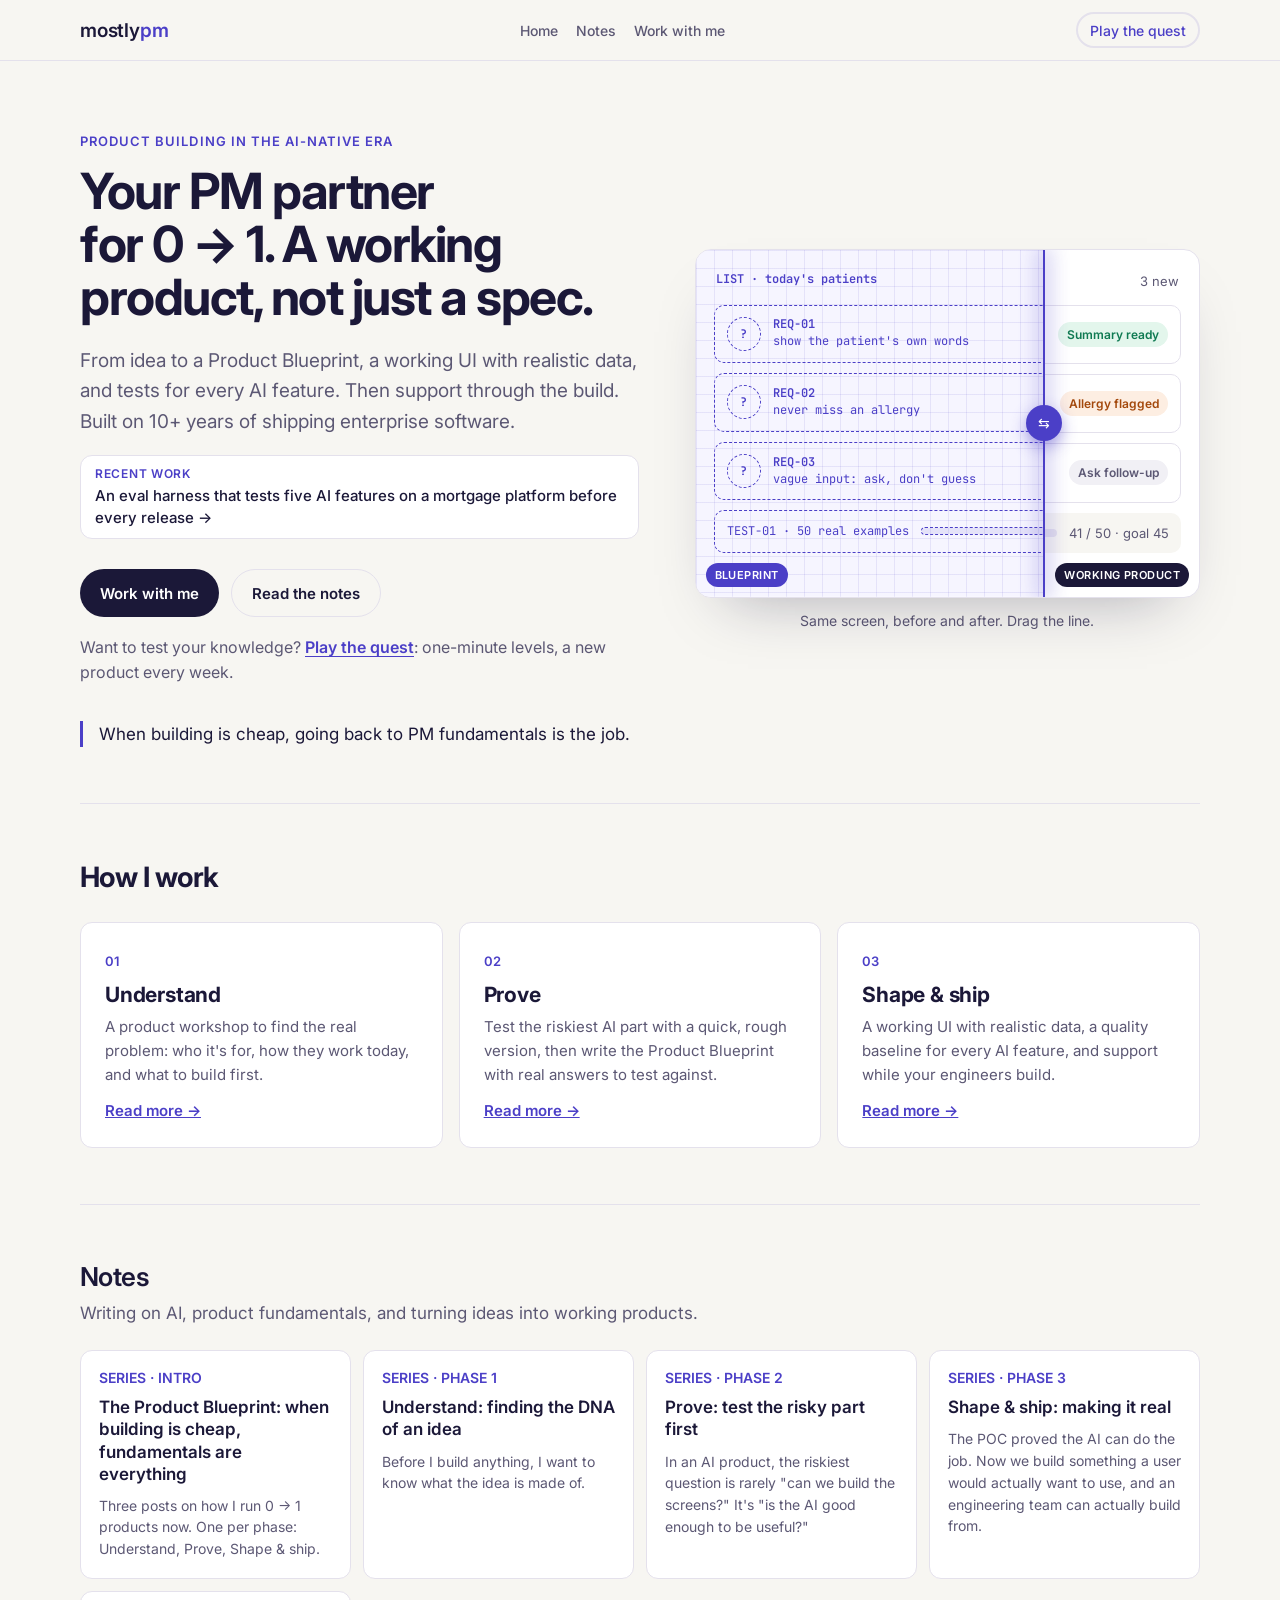
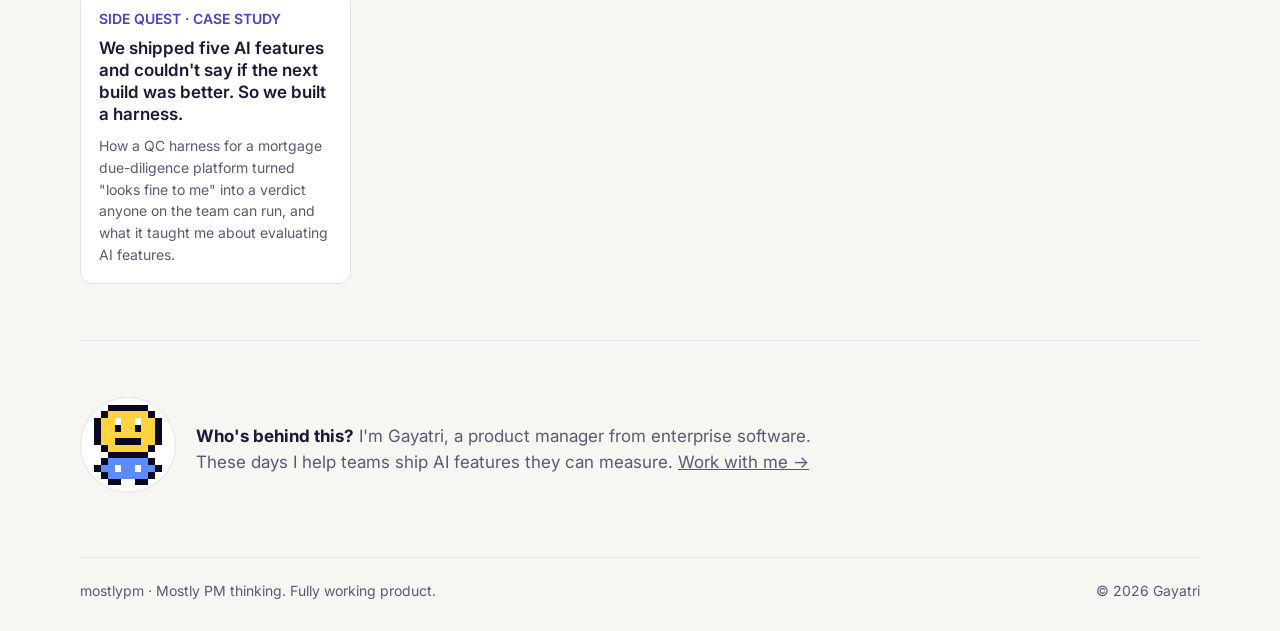
==== commit ee0b3632: "Classic landing, game split, hero visual, intro-call form - Visitors land on classic mode; game mode" ====
--- a/index.html
+++ b/index.html
@@ -3,19 +3,19 @@
 <head>
 <meta charset="utf-8">
 <meta name="viewport" content="width=device-width, initial-scale=1, viewport-fit=cover">
-<title>mostlypm — a product quest by Gayatri</title>
+<title>mostlypm · Gayatri, PM partner for 0 → 1</title>
 <meta name="description" content="Notes and one-minute games on building products in the AI-native era, by Gayatri, a PM partner for 0 → 1 products. A new quest every week.">
 <link rel="canonical" href="https://mostlypm.com/">
-<meta property="og:title" content="mostlypm — a product quest">
-<meta property="og:description" content="Four one-minute levels that teach how to turn an idea into a working AI product. A new world every week.">
+<meta property="og:title" content="mostlypm · Gayatri, PM partner for 0 → 1">
+<meta property="og:description" content="A working product, not just a spec. Notes on building AI products, and a weekly quest to test your knowledge.">
 <meta property="og:url" content="https://mostlypm.com/">
 <meta property="og:type" content="website">
 <link rel="icon" href="/assets/favicon.svg" type="image/svg+xml">
-<script>(function(){var d=new Date(),t=d.getFullYear()+'-'+(d.getMonth()+1)+'-'+d.getDate(),c=d.getDay()===1;try{var s=JSON.parse(localStorage.getItem('mpm-quest-v2')||'null');if(s&&s.modeDay===t)c=!!s.classic}catch(e){}if(c)document.documentElement.classList.add('classic')})()</script>
+<script>(function(){var d=new Date(),t=d.getFullYear()+'-'+(d.getMonth()+1)+'-'+d.getDate(),c=true,g=location.hash.indexOf('#play')===0;try{var s=JSON.parse(localStorage.getItem('mpm-quest-v2')||'null');if(s&&s.pref==='game')c=false;if(s&&s.modeDay===t)c=!!s.classic}catch(e){}if(g)c=false;if(c)document.documentElement.classList.add('classic')})()</script>
 <link rel="preconnect" href="https://fonts.googleapis.com">
 <link rel="preconnect" href="https://fonts.gstatic.com" crossorigin>
-<link href="https://fonts.googleapis.com/css2?family=Bricolage+Grotesque:opsz,wght@12..96,600..800&family=Instrument+Sans:wght@400;500;600;700&family=JetBrains+Mono:wght@400;500&display=swap" rel="stylesheet">
-<link rel="stylesheet" href="/assets/game.css?v=1018d">
+<link href="https://fonts.googleapis.com/css2?family=Inter:wght@400;500;600;700;800&family=JetBrains+Mono:wght@400;500&display=swap" rel="stylesheet">
+<link rel="stylesheet" href="/assets/game.css?v=1018x">
 </head>
 <body>
 <a class="skip-link" href="#log">Skip to the notes</a>
@@ -23,7 +23,7 @@
 <header class="hud">
   <div class="g"><div class="in hud-in">
     <a class="logo" href="/">mostly<span>pm</span></a>
-    <nav class="hud-nav" aria-label="Main"><a href="/" data-quest-link aria-current="page">Quest</a><a href="/notes/">Notes</a><a href="/work/">Work with me</a></nav>
+    <nav class="hud-nav" aria-label="Main"><a href="/" class="nav-home">Home</a><a href="/" data-quest-link aria-current="page">Quest</a><a href="/notes/">Notes</a><a href="/work/">Work with me</a></nav>
     <div class="stats game-only">
       <div class="xp" aria-live="polite"><span>Week XP</span><span class="xpbar" aria-hidden="true"><i id="xpfill"></i></span><span id="xptext">0 / 1050</span></div>
       <div class="badges" aria-label="Levels cleared this week"><span class="badges-k">Cleared</span><span class="badge" id="b-u" title="Level 1: Understand">1</span><span class="badge" id="b-p" title="Level 2: Prove">2</span><span class="badge" id="b-s" title="Level 3: Shape and ship">3</span><span class="badge wide" id="b-d" title="Side quest">Side</span></div>
@@ -35,17 +35,55 @@
 
 <main class="g"><div class="in">
 
-  <section class="classic-only classic-intro">
-    <p class="day-note" data-mood-note hidden>It's Focus Monday, so the quest is resting. <button class="mode-btn" type="button" data-mode-toggle>Game mode</button></p>
-    <h1>Notes from a PM in the AI-native era.</h1>
-    <p>I'm Gayatri, a product manager with 10+ years in enterprise software. I write about AI, product fundamentals, and turning ideas into working products.</p>
-    <div class="row"><a href="#log">Read the notes ↓</a><a href="/work/">Work with me →</a></div>
+  <section class="classic-only classic-hero" aria-labelledby="classic-h">
+    <div class="c-text">
+      <p class="c-eyebrow">Product building in the AI-native era</p>
+      <h1 id="classic-h">Your PM partner for 0 → 1. A working product, not just a spec.</h1>
+      <p class="c-lead">From idea to a Product Blueprint, a working UI with realistic data, and tests for every AI feature. Then support through the build. Built on 10+ years of shipping enterprise software.</p>
+      <a class="c-proof" href="/notes/ai-feature-eval-harness/"><span>Recent work</span>An eval harness that tests five AI features on a mortgage platform before every release →</a>
+      <div class="c-cta"><a class="btn" href="/work/">Work with me</a><a class="btn ghost" href="#log">Read the notes</a></div>
+      <p class="c-play">Want to test your knowledge? <button class="link-btn" type="button" data-mode-toggle>Play the quest</button>: one-minute levels, a new product every week.</p>
+      <p class="c-belief">When building is cheap, going back to PM fundamentals is the job.</p>
+    </div>
+    <figure class="c-visual">
+      <div class="bp" id="bp" style="--x: 50%">
+        <div class="bp-layer bp-prod" aria-hidden="true">
+          <div class="bp-head"><b>Today's patients</b><span>3 new</span></div>
+          <div class="bp-row"><span class="bp-av">PS</span><span class="bp-txt"><b>Priya S., 34</b><i>"Sharp pain on my left side since Tuesday"</i></span><span class="bp-chip ok">Summary ready</span></div>
+          <div class="bp-row"><span class="bp-av">AM</span><span class="bp-txt"><b>Arjun M., 61</b><i>"Dizzy, allergic to penicillin"</i></span><span class="bp-chip warn">Allergy flagged</span></div>
+          <div class="bp-row"><span class="bp-av">NR</span><span class="bp-txt"><b>Neha R., 27</b><i>"Not feeling great, tired a lot"</i></span><span class="bp-chip ask">Ask follow-up</span></div>
+          <div class="bp-eval"><span>AI quality test</span><span class="bp-bar"><i></i><s></s></span><span>41 / 50 · goal 45</span></div>
+        </div>
+        <div class="bp-layer bp-plan" aria-hidden="true">
+          <div class="bp-head"><b>LIST · today's patients</b><span>count</span></div>
+          <div class="bp-row"><span class="bp-av">?</span><span class="bp-txt"><b>REQ-01</b><i>show the patient's own words</i></span><span class="bp-chip">status</span></div>
+          <div class="bp-row"><span class="bp-av">?</span><span class="bp-txt"><b>REQ-02</b><i>never miss an allergy</i></span><span class="bp-chip">flag</span></div>
+          <div class="bp-row"><span class="bp-av">?</span><span class="bp-txt"><b>REQ-03</b><i>vague input: ask, don't guess</i></span><span class="bp-chip">ask</span></div>
+          <div class="bp-eval"><span>TEST-01 · 50 real examples</span><span class="bp-bar"><i></i></span><span>ship at 45</span></div>
+        </div>
+        <div class="bp-line" aria-hidden="true"></div>
+        <span class="bp-tag l" aria-hidden="true">Blueprint</span><span class="bp-tag r" aria-hidden="true">Working product</span>
+        <input class="bp-slider" id="bp-slider" type="range" min="4" max="96" value="50" aria-label="Drag to compare the blueprint with the working product">
+        <span class="bp-handle" aria-hidden="true">⇆</span>
+      </div>
+      <figcaption>Same screen, before and after. Drag the line.</figcaption>
+    </figure>
+  </section>
+
+  <section class="classic-only classic-method" aria-labelledby="method-h">
+    <h2 id="method-h">How I work</h2>
+    <ol class="c-phases">
+      <li><span class="c-n">01</span><h3>Understand</h3><p>A product workshop to find the real problem: who it's for, how they work today, and what to build first.</p><a href="/notes/understand/">Read more →</a></li>
+      <li><span class="c-n">02</span><h3>Prove</h3><p>Test the riskiest AI part with a quick, rough version, then write the Product Blueprint with real answers to test against.</p><a href="/notes/prove/">Read more →</a></li>
+      <li><span class="c-n">03</span><h3>Shape &amp; ship</h3><p>A working UI with realistic data, a quality baseline for every AI feature, and support while your engineers build.</p><a href="/notes/shape-and-ship/">Read more →</a></li>
+    </ol>
   </section>
 
   <section class="title game-only">
-    <span class="week-pill"><b data-mood>Today</b> · <span id="week-label">This week</span> · world: <span id="world-name">loading</span></span>
-    <h1>Turn an idea into a working product.</h1>
-    <p class="lead">Four one-minute levels on how Gayatri builds products in the AI-native era. A new world every week.</p>
+    <span class="week-pill"><b data-mood>Today</b> · <span id="week-label">This week</span></span>
+    <p class="week-product">This week's product: <b id="world-name">loading</b></p>
+    <h1>Test your knowledge.</h1>
+    <p class="lead">You play a product manager. Four one-minute levels on turning an idea into a working AI product. A new product every week.</p>
   </section>
 
   <section class="map game-only" aria-label="Level map">
@@ -56,14 +94,14 @@
       <button class="lvl" data-l="1"><span class="node">1</span><span class="nm">Understand</span><span class="sub">Find the real problem</span><span class="st"></span></button>
       <button class="lvl" data-l="2"><span class="node">2</span><span class="nm">Prove</span><span class="sub">Test the AI</span><span class="st"></span></button>
       <button class="lvl" data-l="3"><span class="node">3</span><span class="nm">Shape &amp; ship</span><span class="sub">Plan the first version</span><span class="st"></span></button>
-      <button class="lvl boss" data-l="boss"><span class="node">★</span><span class="nm">Boss level</span><span class="sub">Your idea + Gayatri</span><span class="st"></span></button>
+      <button class="lvl boss" data-l="boss"><span class="node">+</span><span class="nm">Co-op mode</span><span class="sub">Build your idea with Gayatri</span><span class="st"></span></button>
       <button class="lvl side" data-l="side"><span class="node">?</span><span class="nm">Side quest</span><span class="sub">A real AI testing tool</span><span class="st"></span></button>
     </div>
   </section>
 
-  <section class="sec" id="log">
+  <section class="sec classic-only" id="log">
     <h2><span class="game-only" style="display:inline">Quest log</span><span class="classic-only" style="display:inline">Notes</span></h2>
-    <p class="lead">Every level is also a post. No XP needed.</p>
+    <p class="lead"><span class="game-only" style="display:inline">Every level is also a post. No XP needed.</span><span class="classic-only" style="display:inline">Writing on AI, product fundamentals, and turning ideas into working products.</span></p>
     <div class="log">
 <!-- POSTS -->
       <a class="post" href="/notes/when-building-is-cheap/"><span class="k">Series · Intro</span><span class="t">The Product Blueprint: when building is cheap, fundamentals are everything</span><span class="s">Three posts on how I run 0 → 1 products now. One per phase: Understand, Prove, Shape &amp; ship.</span></a>
@@ -74,12 +112,14 @@
     </div>
   </section>
 
-  <section class="sec">
+  <section class="sec classic-only">
     <div class="who-card">
       <span data-mo></span>
-      <p><b>Who's behind this?</b> Gayatri: PM by work, curious by nature, 10+ years in enterprise software. She also partners with teams part-time on 0 → 1 products. <a href="/work/">See how →</a></p>
+      <p><b>Who's behind this?</b> I'm Gayatri, a product manager from enterprise software. These days I help teams ship AI features they can measure. <a href="/work/">Work with me →</a></p>
     </div>
   </section>
+
+  <p class="game-only read-instead">Prefer reading? <a href="/notes/">Read the notes</a> or see how to <a href="/work/">work with Gayatri</a>.</p>
 
   <footer class="foot"><span>mostlypm · Mostly PM thinking. Fully working product.</span><span>© 2026 Gayatri</span></footer>
 </div></main>
@@ -91,7 +131,7 @@
     <div class="choices" id="guide-choices"></div>
     <button class="hide" id="guide-hide" type="button" aria-label="Hide Mo">✕</button>
   </div>
-  <span data-mo="mo"></span>
+  <span class="mo-sprite" data-mo></span>
 </div>
 <button class="mo-btn game-only" id="mo-btn" type="button" hidden aria-label="Ask Mo, your guide"><span data-mo></span></button>
 
@@ -102,7 +142,19 @@
   </div>
 </div>
 
-<script src="/assets/quests.js?v=1018d"></script>
-<script src="/assets/game.js?v=1018d"></script>
+<script>
+(function () {
+  var bp = document.getElementById('bp'), sl = document.getElementById('bp-slider');
+  if (!bp || !sl) return;
+  var reduce = window.matchMedia && window.matchMedia('(prefers-reduced-motion: reduce)').matches, touched = false, t0 = null;
+  function set(v) { bp.style.setProperty('--x', v + '%'); }
+  sl.addEventListener('input', function () { touched = true; set(sl.value); });
+  if (reduce) return;
+  function tick(ts) { if (touched) return; if (t0 === null) t0 = ts; var v = 50 + 30 * Math.sin((ts - t0) / 2400); sl.value = v; set(v.toFixed(2)); requestAnimationFrame(tick); }
+  requestAnimationFrame(tick);
+})();
+</script>
+<script src="/assets/quests.js?v=1018x"></script>
+<script src="/assets/game.js?v=1018x"></script>
 </body>
 </html>
--- a/assets/game.css
+++ b/assets/game.css
@@ -17,8 +17,8 @@
   --paper-mut: #57527A;
   --paper-line: #E2DFF2;
   --paper-accent: #4B3FC7;
-  --pixel: 'Bricolage Grotesque', 'Instrument Sans', system-ui, sans-serif;
-  --body: 'Instrument Sans', system-ui, -apple-system, 'Segoe UI', sans-serif;
+  --pixel: 'Inter', system-ui, -apple-system, 'Segoe UI', sans-serif;
+  --body: 'Inter', system-ui, -apple-system, 'Segoe UI', sans-serif;
   --mono: 'JetBrains Mono', ui-monospace, Menlo, monospace;
   color-scheme: dark;
 }
@@ -88,7 +88,7 @@
 .lvl.next .node { background: var(--coin); color: var(--coin-ink); border-color: var(--coin); animation: bob 1.2s ease-in-out infinite; }
 .lvl.side .node { width: 80px; height: 80px; font-size: 20px; border-style: dashed; }
 .lvl.side.next .node, .lvl.side.done .node { border-style: solid; }
-.lvl.boss .node { width: 116px; height: 116px; border-color: var(--lose); }
+.lvl.boss .node { width: 116px; height: 116px; border-color: var(--sky); font-size: 40px; }
 .lvl.locked .node { background: var(--night-2); color: var(--edge); border-color: var(--edge); box-shadow: none; animation: none; }
 @keyframes bob { 50% { transform: translateY(-6px); } }
 .lvl .nm { font: 700 14px/1.2 var(--body); }
@@ -304,10 +304,6 @@
 html.classic .kit .price { color: var(--c-ink); }
 html.classic .callbar { border: 1px solid var(--c-line); background: var(--c-surface); border-radius: 12px; }
 html.classic .callbar .sel b { color: var(--c-ink); }
-html.classic .classic-intro { padding-block: 64px 32px; max-width: 760px; }
-html.classic .classic-intro h1 { margin: 0; font: 600 clamp(32px, 5vw, 52px)/1.08 var(--body); letter-spacing: -.03em; text-wrap: balance; }
-html.classic .classic-intro p { margin: 18px 0 0; font-size: 19px; color: var(--c-mut); max-width: 600px; }
-html.classic .classic-intro .row a { font-weight: 600; color: var(--c-accent); }
 html.classic .day-note { display: flex; flex-wrap: wrap; align-items: center; gap: 8px 12px; margin: 0 0 20px; font-size: 15px; color: var(--c-mut); }
 html.classic .day-note[hidden] { display: none; }
 
@@ -339,3 +335,155 @@
 .hud-nav { font-weight: 500 !important; }
 .step-label, .lvl .st, .post .k, .card .lab, .cmp-k, .bubble .who, .ph .k, .kit .tier, .series .k, .read-head .k { font-weight: 600 !important; }
 .node { font-family: var(--pixel); font-weight: 800; }
+
+/* ---------- Mo as a hopping guide ---------- */
+#guide.guide { position: absolute; left: 0; top: 0; right: auto; bottom: auto; z-index: 35; display: block; width: 72px; height: 72px; max-width: none; pointer-events: none; will-change: transform; }
+#guide.guide[hidden] { display: none !important; }
+#guide .mo-sprite { position: absolute; left: 0; top: 0; width: 72px; height: 72px; display: block; filter: drop-shadow(3px 4px 0 var(--shadow)); pointer-events: auto; transform-origin: 50% 100%; }
+#guide .mo-sprite svg { display: block; width: 100%; height: 100%; animation: mo-idle 1.8s ease-in-out infinite; transform-origin: 50% 100%; }
+#guide .mo-sprite.jumping svg { animation: mo-stretch .65s ease-in-out; }
+#guide .mo-sprite.land svg { animation: mo-land .22s ease-out; }
+@keyframes mo-idle { 50% { transform: translateY(-4px); } }
+@keyframes mo-stretch { 0% { transform: scale(1.15, .85); } 20% { transform: scale(.9, 1.12); } 80% { transform: scale(.95, 1.05); } 100% { transform: scale(1); } }
+@keyframes mo-land { 0% { transform: scale(1.18, .8); } 100% { transform: scale(1); } }
+#guide .bubble { position: absolute; top: -6px; left: 86px; width: 360px; max-width: calc(100vw - 32px); pointer-events: auto; transition: opacity .18s ease, transform .18s ease; }
+#guide .bubble.away { opacity: 0; transform: translateY(8px); pointer-events: none; }
+#guide .bubble::after { right: auto; left: -14px; top: 24px; bottom: auto; border: 8px solid transparent; border-right-color: var(--ink); border-left-color: transparent; }
+#guide.left .bubble::after { left: auto; right: -14px; border-right-color: transparent; border-left-color: var(--ink); }
+#guide.below .bubble::after { display: none; }
+@media (max-width: 820px) { #guide.guide { left: 0; max-width: none; } #guide .mo-sprite, #guide.guide { width: 60px; height: 60px; } }
+@media (prefers-reduced-motion: reduce) { #guide .mo-sprite svg { animation: none !important; } #guide .bubble { transition: none; } }
+@media (max-width: 640px) { .streak { display: none; } .hud-in { gap: 8px 14px; padding-block: 10px; } .mode-btn { min-height: 32px; } }
+.scene p { margin: 0; }
+.scene p + p { margin-top: 6px; }
+.scene .role b { color: var(--coin); }
+
+/* Classic home: hero + method */
+html.classic .classic-hero { padding-block: 72px 56px; max-width: 820px; }
+html.classic .c-eyebrow { margin: 0; font: 600 13px var(--body); letter-spacing: .08em; text-transform: uppercase; color: var(--c-accent); }
+html.classic .classic-hero h1 { margin: 16px 0 0; font: 700 clamp(34px, 5.4vw, 58px)/1.06 var(--pixel); letter-spacing: -.03em; color: var(--c-ink); text-wrap: balance; }
+html.classic .c-lead { margin: 22px 0 0; font-size: 19px; line-height: 1.6; color: var(--c-mut); max-width: 640px; }
+html.classic .c-cta { display: flex; flex-wrap: wrap; gap: 12px; margin-top: 30px; }
+html.classic .c-belief { margin: 36px 0 0; padding-left: 16px; border-left: 3px solid var(--c-accent); font-size: 17px; color: var(--c-ink); max-width: 560px; }
+html.classic .classic-method { padding-block: 56px; border-top: 1px solid var(--c-line); }
+html.classic .classic-method h2 { margin: 0; font: 700 28px var(--pixel); letter-spacing: -.02em; color: var(--c-ink); }
+html.classic .c-phases { list-style: none; margin: 28px 0 0; padding: 0; display: grid; grid-template-columns: repeat(auto-fit, minmax(240px, 1fr)); gap: 16px; }
+html.classic .c-phases li { background: var(--c-surface); border: 1px solid var(--c-line); border-radius: 12px; padding: 24px; min-width: 0; }
+html.classic .c-n { font: 600 13px var(--body); color: var(--c-accent); }
+html.classic .c-phases h3 { margin: 8px 0 0; font: 700 21px var(--pixel); letter-spacing: -.01em; color: var(--c-ink); }
+html.classic .c-phases p { margin: 8px 0 0; font-size: 15px; line-height: 1.6; color: var(--c-mut); }
+html.classic .c-phases a { display: inline-block; margin-top: 12px; font-weight: 600; font-size: 15px; color: var(--c-accent); }
+html.classic .day-note { margin-bottom: 24px; }
+.copy-btn { margin-left: 6px; min-height: 32px; padding: 0 10px; border: 2px solid var(--edge); background: transparent; cursor: pointer; font: 600 13px var(--body); color: var(--ink); }
+.copy-btn:hover { border-color: var(--ink); }
+.copy-note { font-size: 14px; color: var(--win); }
+#contact-email { user-select: all; }
+html.classic .copy-btn { border: 1px solid var(--c-line); border-radius: 999px; color: var(--c-ink); }
+html.classic .copy-note { color: var(--c-accent); }
+/* Classic menu: Home · Notes · Work with me (the Game mode button covers the quest) */
+.nav-home { display: none; }
+html.classic .nav-home { display: inline; }
+html.classic [data-quest-link] { display: none; }
+.read-instead { margin: 8px 0 32px; text-align: center; color: var(--mut); font-size: 15px; }
+.read-instead a { color: var(--coin); }
+html.classic .play-banner { border: 1px dashed var(--c-accent); border-radius: 12px; background: var(--c-surface); }
+html.classic .play-banner span { color: var(--c-mut); }
+html.classic a.mode-btn { display: inline-flex; align-items: center; text-decoration: none; }
+html.classic .c-play { margin: 18px 0 0; font-size: 16px; color: var(--c-mut); }
+.link-btn { padding: 0; border: 0; background: none; cursor: pointer; font: inherit; font-weight: 600; color: var(--c-accent, var(--coin)); text-decoration: underline; text-underline-offset: 3px; }
+.week-product { margin: 12px 0 0; font-size: 15px; color: var(--mut); }
+.week-product b { color: var(--coin); font-weight: 600; }
+
+/* Classic hero: text + Blueprint/Product visual */
+html.classic .classic-hero.classic-only { max-width: 1200px; display: grid !important; grid-template-columns: minmax(0, 1.05fr) minmax(0, .95fr); gap: 56px; align-items: center; }
+html.classic .c-text { min-width: 0; }
+.c-visual { margin: 0; min-width: 0; }
+.c-visual figcaption { margin-top: 12px; font-size: 14px; color: var(--c-mut, var(--mut)); text-align: center; }
+.bp { position: relative; border-radius: 16px; background: #fff; border: 1px solid #E4E1EC; box-shadow: 0 30px 60px -32px rgba(27, 24, 56, .35); overflow: hidden; touch-action: pan-y; }
+.bp-layer { padding: 18px; display: grid; gap: 10px; }
+.bp-plan { position: absolute; inset: 0; background-color: #F6F5FF; background-image: linear-gradient(rgba(75, 63, 199, .1) 1px, transparent 1px), linear-gradient(90deg, rgba(75, 63, 199, .1) 1px, transparent 1px); background-size: 18px 18px; clip-path: inset(0 calc(100% - var(--x, 50%)) 0 0); }
+.bp-head { display: flex; justify-content: space-between; align-items: baseline; gap: 12px; padding: 2px 2px 4px; }
+.bp-head b { font: 600 16px var(--body); color: #1B1838; }
+.bp-head span { font-size: 13px; color: #5C5874; }
+.bp-row { display: grid; grid-template-columns: 34px minmax(0, 1fr) auto; gap: 12px; align-items: center; padding: 10px 12px; border: 1px solid #E4E1EC; border-radius: 10px; background: #fff; }
+.bp-av { width: 34px; height: 34px; border-radius: 50%; display: grid; place-items: center; font: 600 12px var(--body); background: #ECE9FF; color: #4B3FC7; }
+.bp-txt { display: grid; min-width: 0; }
+.bp-txt b { font: 600 14px var(--body); color: #1B1838; }
+.bp-txt i { font-style: normal; font-size: 13px; color: #5C5874; white-space: nowrap; overflow: hidden; text-overflow: ellipsis; }
+.bp-chip { font: 600 12px var(--body); padding: 5px 9px; border-radius: 999px; white-space: nowrap; background: #F1F0F5; color: #5C5874; }
+.bp-chip.ok { background: #E3F6EC; color: #0F7A52; }
+.bp-chip.warn { background: #FDEEE2; color: #A3480B; }
+.bp-eval { display: flex; flex-wrap: nowrap; white-space: nowrap; align-items: center; gap: 8px 12px; padding: 10px 12px; border-radius: 10px; background: #F7F6F2; font-size: 13px; color: #5C5874; }
+.bp-bar { flex: 1 1 40px; min-width: 40px; height: 8px; border-radius: 4px; background: #E4E1EC; position: relative; }
+.bp-bar i { position: absolute; inset: 0 auto 0 0; width: 82%; border-radius: 4px; background: #1B1838; }
+.bp-bar s { position: absolute; top: -4px; bottom: -4px; left: 90%; width: 2px; background: #4B3FC7; }
+/* blueprint versions of the same parts */
+.bp-plan .bp-row, .bp-plan .bp-eval, .bp-plan .bp-chip, .bp-plan .bp-av { background: transparent; border: 1px dashed #4B3FC7; }
+.bp-plan .bp-head b, .bp-plan .bp-head span, .bp-plan .bp-txt b, .bp-plan .bp-txt i, .bp-plan .bp-chip, .bp-plan .bp-av, .bp-plan .bp-eval { color: #4B3FC7; font-family: var(--mono); font-size: 12px; }
+.bp-plan .bp-bar { background: transparent; border: 1px dashed #4B3FC7; }
+.bp-plan .bp-bar i { background: rgba(75, 63, 199, .1); border-right: 1px solid #4B3FC7; }
+.bp-line { position: absolute; top: 0; bottom: 0; left: var(--x, 50%); width: 2px; margin-left: -1px; background: #4B3FC7; box-shadow: 0 0 20px 3px rgba(75, 63, 199, .45); pointer-events: none; }
+.bp-handle { position: absolute; top: 50%; left: var(--x, 50%); transform: translate(-50%, -50%); width: 36px; height: 36px; border-radius: 50%; display: grid; place-items: center; background: #4B3FC7; color: #fff; font-size: 14px; box-shadow: 0 6px 16px rgba(75, 63, 199, .45); pointer-events: none; }
+.bp-tag { position: absolute; bottom: 10px; font: 600 11px var(--body); letter-spacing: .04em; text-transform: uppercase; padding: 5px 9px; border-radius: 999px; pointer-events: none; }
+.bp-tag.l { left: 10px; background: #4B3FC7; color: #fff; }
+.bp-tag.r { right: 10px; background: #1B1838; color: #fff; }
+.bp-slider { position: absolute; inset: 0; width: 100%; height: 100%; margin: 0; opacity: 0; cursor: ew-resize; }
+.bp-slider:focus-visible + .bp-handle { outline: 3px solid #1B1838; outline-offset: 2px; }
+.bp-layer.bp-prod { padding-bottom: 44px; }
+.bp-layer.bp-plan { padding-bottom: 44px; }
+html.classic .classic-hero.classic-only h1 { font-size: clamp(34px, 3.9vw, 50px); }
+@media (max-width: 960px) { html.classic .classic-hero.classic-only { grid-template-columns: 1fr; gap: 36px; } html.classic .classic-hero.classic-only h1 { font-size: clamp(34px, 7vw, 50px); } }
+@media (max-width: 480px) { .bp-eval span:last-child { display: none; } .bp-eval > span:first-child { overflow: hidden; text-overflow: ellipsis; } }
+
+/* Intro-call form (Work with me) */
+.book-form { display: grid; grid-template-columns: 1fr 1fr; gap: 16px 20px; align-items: start; }
+.book-form .full, .book-form .bf-head { grid-column: 1 / -1; }
+.bf-head { display: grid; gap: 6px; }
+.bf-head h3 { margin: 0; font: 700 20px var(--body); }
+.bf-hint { color: var(--mut); font-weight: 400; }
+.bf-field { display: grid; gap: 6px; font: 600 14px var(--body); }
+.bf-field input, .bf-field textarea { width: 100%; box-sizing: border-box; font: 400 16px/1.5 var(--body); padding: 12px 14px; border: 2px solid var(--ink); background: transparent; color: inherit; border-radius: 0; }
+.bf-field textarea { resize: vertical; min-height: 110px; }
+.bf-field input:focus, .bf-field textarea:focus { outline: 3px solid var(--coin); outline-offset: 1px; }
+.bf-hp { position: absolute; left: -9999px; width: 1px; height: 1px; opacity: 0; }
+.bf-actions { display: flex; flex-wrap: wrap; align-items: center; gap: 12px 20px; }
+.bf-status { margin: 0; min-height: 1.4em; font: 14px var(--body); color: var(--mut); }
+.bf-status.ok { color: var(--win); } .bf-status.err { color: var(--lose); }
+.bf-done h3 { margin: 0 0 6px; font: 700 20px var(--body); } .bf-done p { margin: 0; color: var(--mut); }
+.book-form button[disabled] { opacity: .6; cursor: progress; }
+html.classic .book-form { padding: 24px; }
+html.classic .bf-head h3, html.classic .bf-done h3 { color: var(--c-ink); }
+html.classic .bf-field { color: var(--c-ink); }
+html.classic .bf-field input, html.classic .bf-field textarea { border: 1px solid var(--c-line); border-radius: 10px; background: #fff; color: var(--c-ink); }
+html.classic .bf-field input:focus, html.classic .bf-field textarea:focus { outline: 2px solid var(--c-accent); border-color: var(--c-accent); }
+html.classic .bf-hint, html.classic .bf-status, html.classic .bf-done p { color: var(--c-mut); }
+html.classic .bf-status.ok { color: var(--c-accent); } html.classic .bf-status.err { color: #B4321F; }
+@media (max-width: 640px) { .book-form { grid-template-columns: 1fr; } }
+/* proof line under the classic hero lead */
+.c-proof { display: inline-flex; flex-wrap: wrap; align-items: baseline; gap: 4px 10px; margin-top: 18px; padding: 10px 14px; border: 1px solid var(--c-line); border-radius: 12px; background: var(--c-surface); color: var(--c-ink); font: 500 15px/1.45 var(--body); text-decoration: none; }
+.c-proof span { font: 600 12px var(--body); letter-spacing: .06em; text-transform: uppercase; color: var(--c-accent); }
+.c-proof:hover { border-color: var(--c-accent); }
+/* author box on posts, about text on Work with me */
+.author-box { margin: 40px 0 0; padding: 20px 22px; border: 1px solid var(--c-line, #E4E1EC); border-radius: 12px; background: var(--c-surface, #fff); }
+.author-box .k { font: 600 12px var(--body); letter-spacing: .06em; text-transform: uppercase; color: var(--c-accent, #4B3FC7); }
+.author-box p { margin: 8px 0 10px; color: var(--c-ink, #1B1838); font: 400 16px/1.6 var(--body); }
+.author-box a { font: 600 15px var(--body); color: var(--c-accent, #4B3FC7); }
+.boss-hero > div:first-child { max-width: 680px; }
+html.classic .boss-hero .about-lead { color: var(--c-ink); font-size: 20px; font-weight: 500; }
+/* Work with me: proof card beside the About text */
+.boss-hero { align-items: start; }
+html.classic .boss-hero { grid-template-columns: minmax(0, 1.1fr) minmax(0, .9fr); gap: 56px; }
+.proof-card { border: 1px solid var(--c-line, #E4E1EC); border-radius: 16px; background: var(--c-surface, #fff); overflow: hidden; box-shadow: 0 30px 60px -36px rgba(27, 24, 56, .35); margin-top: 24px; }
+.proof-shot { display: block; background: #F3F2F7; border-bottom: 1px solid var(--c-line, #E4E1EC); }
+.proof-shot img { display: block; width: 100%; height: auto; }
+.proof-body { padding: 20px 22px 22px; }
+.proof-body .k { font: 600 12px var(--body); letter-spacing: .06em; text-transform: uppercase; color: var(--c-accent, #4B3FC7); }
+html.classic .boss-hero .proof-t { margin: 6px 0 18px; color: var(--c-ink); font: 500 16px/1.5 var(--body); max-width: none; }
+.proof-list { margin: 8px 0 16px; padding: 0; list-style: none; display: grid; gap: 8px; }
+.proof-list li { position: relative; padding-left: 26px; font: 400 15px/1.5 var(--body); color: var(--c-mut, #5C5874); }
+.proof-list li::before { content: "✓"; position: absolute; left: 0; top: 0; width: 18px; height: 18px; border-radius: 50%; background: #ECE9FF; color: var(--c-accent, #4B3FC7); font: 700 11px/18px var(--body); text-align: center; margin-top: 2px; }
+.proof-list b { color: var(--c-ink, #1B1838); font-weight: 600; }
+.proof-link { font: 600 15px var(--body); color: var(--c-accent, #4B3FC7); }
+@media (max-width: 900px) { html.classic .boss-hero { grid-template-columns: 1fr; gap: 24px; } .proof-card { margin-top: 0; } }
+.nw { white-space: nowrap; }
+html.classic .boss-hero h1 { font-size: clamp(34px, 4.2vw, 54px); }
